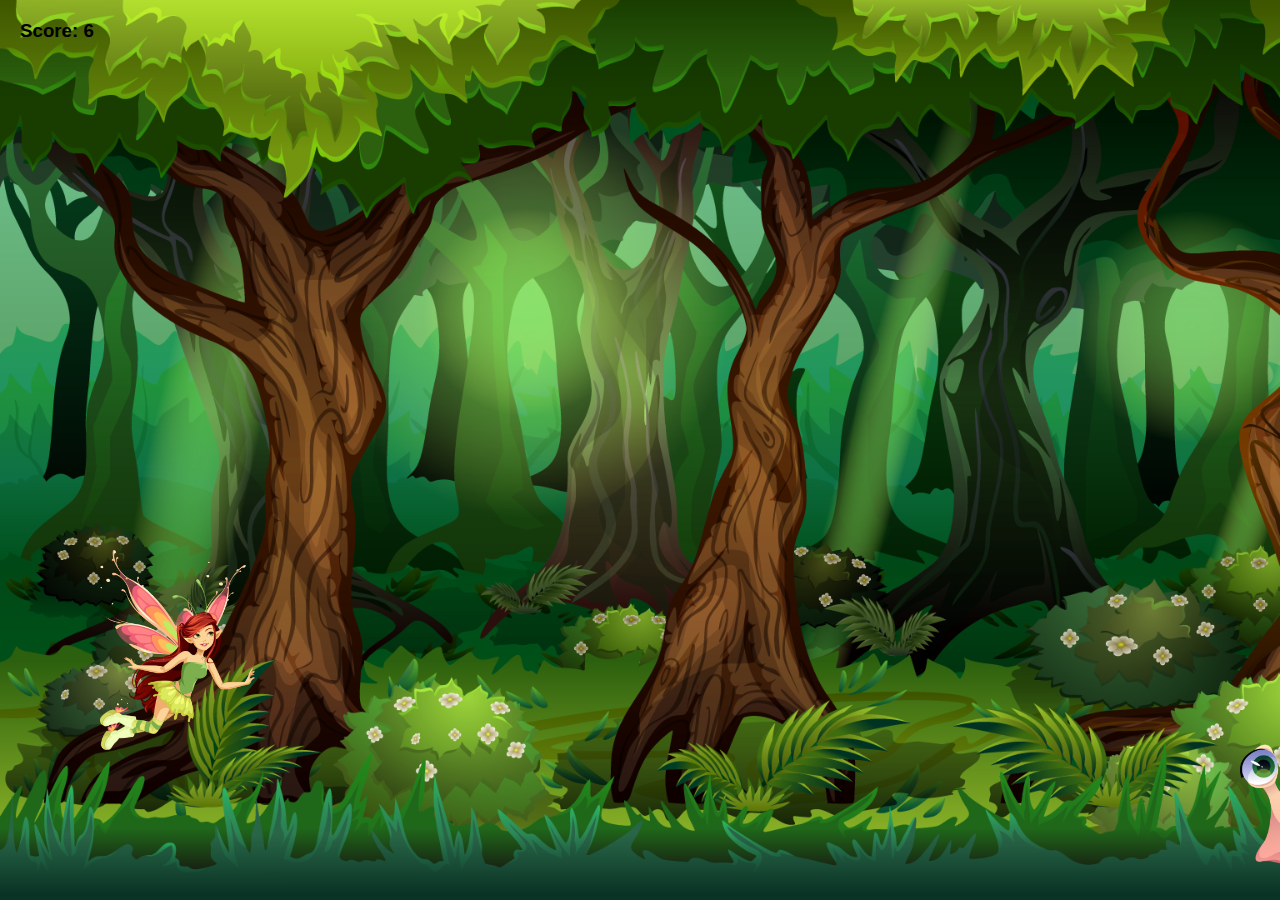
==== index.html @ 8f133a21 "win screen + added game over" ====
<!DOCTYPE html>
<html lang="en">
<head>
    <meta charset="UTF-8">
    <meta http-equiv="X-UA-Compatible" content="IE=edge">
    <meta name="viewport" content="width=device-width, initial-scale=1.0">
    <title>Escape game</title>
    <link rel="stylesheet" href="main.css" />
</head>
<body>
    <div class="start" id="start">
        <div class="textResultContainer">
            <div class="startText">Escape Game</div>
            <div class="descriptionText">The magical forest has been cursed by a warlock. He is turning the small and innocent insects into poisonous giants.<br>As the forest fairy, it is your job to save your home and all of its habitants from the curse, before the whole forest dies from the poison.<br>Press the up arrow to avoid the venomous insects to reach the warlock in time! You must score 600 to win!</div>
            <div class="container">
                <button class="startButton" onclick="startGame();">START</button>
            </div>
    </div>
    <div class="end" id="end">
        <div class="textResultContainer">
            <div class="gameOverText">Game Over</div>
            <div class="resultText">Your Score</div>
            <div class="endScore" id="endScore">0</div>
            <div class="container">
                <button class="startOverButton" onclick="reload();">TRY AGAIN</button>
            </div>
        </div>
    </div>
    <div class="win" id="win">
        <div class="textResultContainer">
            <div class="winText">You Win!</div>
            <div class="descriptionText">You got to the warlock in time to save your home and all of its habitants from the curse. Defeating the warlock, you managed to lift the curse.</div>
            <div class="container">
                <button class="startOverButton" onclick="reload();">PLAY AGAIN</button>
            </div>
        </div>
    </div>
      <div class="game" id="game">
        <div class="scoreboard">
            <h3 class="scoreCounter">Score: <span id="score">0</span></h3>
          </div>
        <div id="ground"></div>
        <div id="character"></div>
        <div id="characterJump"></div>
        <div class="obstacles"></div>
        <!-- <div class="obstacleTwo"></div> -->
        <!-- <img id="displayImg"/> -->
        <div class="background_layer">    
            <div class="background_layer" id="frame-5"></div>
            <div class="background_layer" id="frame-4"></div>
            <div class="background_layer" id="frame-3"></div>
            <div class="background_layer" id="frame-2"></div>
            <div class="background_layer" id="frame-1"></div>
        </div>
    </div>
<script src="maingame.js"></script>
</body>
</html>
---- main.css ----
* {
  padding: 0;
  margin: 0;
  overflow: hidden;
}

.start {
  width: 100%;
  height: 100vh;
  position: absolute;
  background-image: url(images/startscreen1.png);
  background-size: cover;
  visibility: hidden;
  z-index: 1;
}

.startButton {
  height: 55px;
  width: 300px;
  margin-top: 50px;
  font-size: 20px;
  font-weight: bold;
  background-color: #f1ecd5;
  border: none;
  color: #657d0a;
}

.startButton:hover {
  height: 55px;
  width: 300px;
  background-color: #657d0a;
  cursor: pointer;
  color: #f1ecd5;
}

.startText {
  font-size: 80px;
  font-family: system-ui, -apple-system, BlinkMacSystemFont, "Segoe UI", Roboto,
    Oxygen, Ubuntu, Cantarell, "Open Sans", "Helvetica Neue", sans-serif;
  font-weight: bold;
  color: #f1ecd5;
}

.descriptionText {
  margin-left: 100px;
  margin-right: 100px;
  font-size: 20px;
  font-weight: lighter;
  text-align: center;
  color: #f1ecd5;
}

#game {
  display: block;
}

/* Parallax animation */
.background_layer {
  position: absolute;
  grid-column: 1/1;
  grid-row: 1/1;
  background-size: contain;
  background-position: center;
  background-repeat: repeat;
  width: 8000px;
  height: 100vh;
  padding: 0;
  margin: 0;
  top: 0px;
  visibility: visible;
  z-index: -1;
}

#frame-1 {
  background-image: url(images/1-ground.png);
  animation: moveRight 10s linear infinite;
}

#frame-2 {
  background-image: url(images/1-foreground.png);
  animation: moveRight 15s linear infinite;
}

#frame-3 {
  background-image: url(images/1-middleground.png);
  animation: moveRight 30s linear infinite;
}

#frame-4 {
  background-image: url(images/1-background.png);
  animation: moveRight 50s linear infinite;
}

#frame-5 {
  background-image: url(images/1-sky.png);
  animation: moveRight 80s linear infinite;
}

@keyframes moveRight {
  100% {
    transform: translateX(-1000px);
  }
}

/* The game */
#ground {
  width: 100%;
  height: 70px;
  opacity: 0%;
  position: absolute;
  bottom: 0px;
  visibility: hidden;
}

#character {
  background-image: url(images/fairy.png);
  background-repeat: no-repeat;
  background-size: contain;
  width: 200px;
  height: 200px;
  position: absolute;
  bottom: 150px;
  right: calc(100% - 300px);
  z-index: 1;
  visibility: visible;
}

/* #characterJump {
  background-image: url(images/avatar-jump.png);
  background-repeat: no-repeat;
  background-size: cover;
  width: 75px;
  height: 75px;
  position: absolute;
  bottom: 70px;
  right: calc(100% - 150px);
  /* z-index: 1; */
/* visibility: hidden;
} */

.obstacle {
  background-image: url(images/snail.png);
  background-repeat: no-repeat;
  background-size: contain;
  width: 200px;
  height: 200px;
  position: absolute;
  bottom: 70px;
  right: 0;
  visibility: visible;
}

/* .obstacleTwo {
  background-image: url(images/bug.png);
  background-repeat: no-repeat;
  background-size: contain;
  width: 200px;
  height: 200px;
  position: absolute;
  bottom: 70px;
  right: 0;
  visibility: visible;
} */

/* Scoreboard at the top of the screen */
#scoreboard {
  size: contain;
  position: absolute;
  top: 20px;
  left: 20px;
  color: white;
  font-family: "Gill Sans", "Gill Sans MT", Calibri, "Trebuchet MS", sans-serif;
  font-size: 24px;
}

.scoreCounter {
  font-family: "Gill Sans", "Gill Sans MT", Calibri, "Trebuchet MS", sans-serif;
  margin-top: 20px;
  margin-left: 20px;
  visibility: visible;
  z-index: 2;
}

body {
  display: grid;
}

.end {
  width: 100%;
  height: 100vh;
  position: absolute;
  background-image: url(images/failedscreen1.png);
  background-size: contain;
  visibility: hidden;
  z-index: 20;
}

.textResultContainer {
  width: 100%;
  height: 100vh;
  position: absolute;
  display: flex;
  flex-direction: column;
  align-items: center;
  justify-content: center;
  font-size: 90px;
  font-weight: bold;
  font-family: system-ui, -apple-system, BlinkMacSystemFont, "Segoe UI", Roboto,
    Oxygen, Ubuntu, Cantarell, "Open Sans", "Helvetica Neue", sans-serif;
}

#container {
  text-align: center;
}

.startOverButton {
  height: 55px;
  width: 300px;
  margin-top: 50px;
  font-size: 20px;
  font-weight: bold;
  background-color: #f1ecd5;
  color: #657d0a;
  border: none;
}

.startOverButton:hover {
  height: 55px;
  width: 300px;
  background-color: #657d0a;
  cursor: pointer;
  color: #f1ecd5;
}

.goToStartButton {
  height: 55px;
  width: 300px;
  margin-top: 50px;
  font-size: 20px;
  font-weight: bold;
  background-color: #f1ecd5;
  color: #657d0a;
  border: none;
}

.goToStartButton:hover {
  height: 55px;
  width: 300px;
  background-color: #657d0a;
  color: #f1ecd5;
  cursor: pointer;
}

.gameOverText {
  font-size: 80px;
  font-weight: bold;
  color: #f1ecd5;
}

.resultText {
  font-size: 40px;
  font-weight: bold;
  color: #f1ecd5;
}

.endScore {
  font-size: 50px;
  font-weight: bold;
  color: #eae551;
}

.win {
  width: 100%;
  height: 100vh;
  position: absolute;
  background-image: url(images/winscreen1.png);
  background-size: contain;
  visibility: hidden;
  z-index: 20;
}

.winText {
  font-size: 80px;
  font-weight: bold;
  color: #f1ecd5;
}
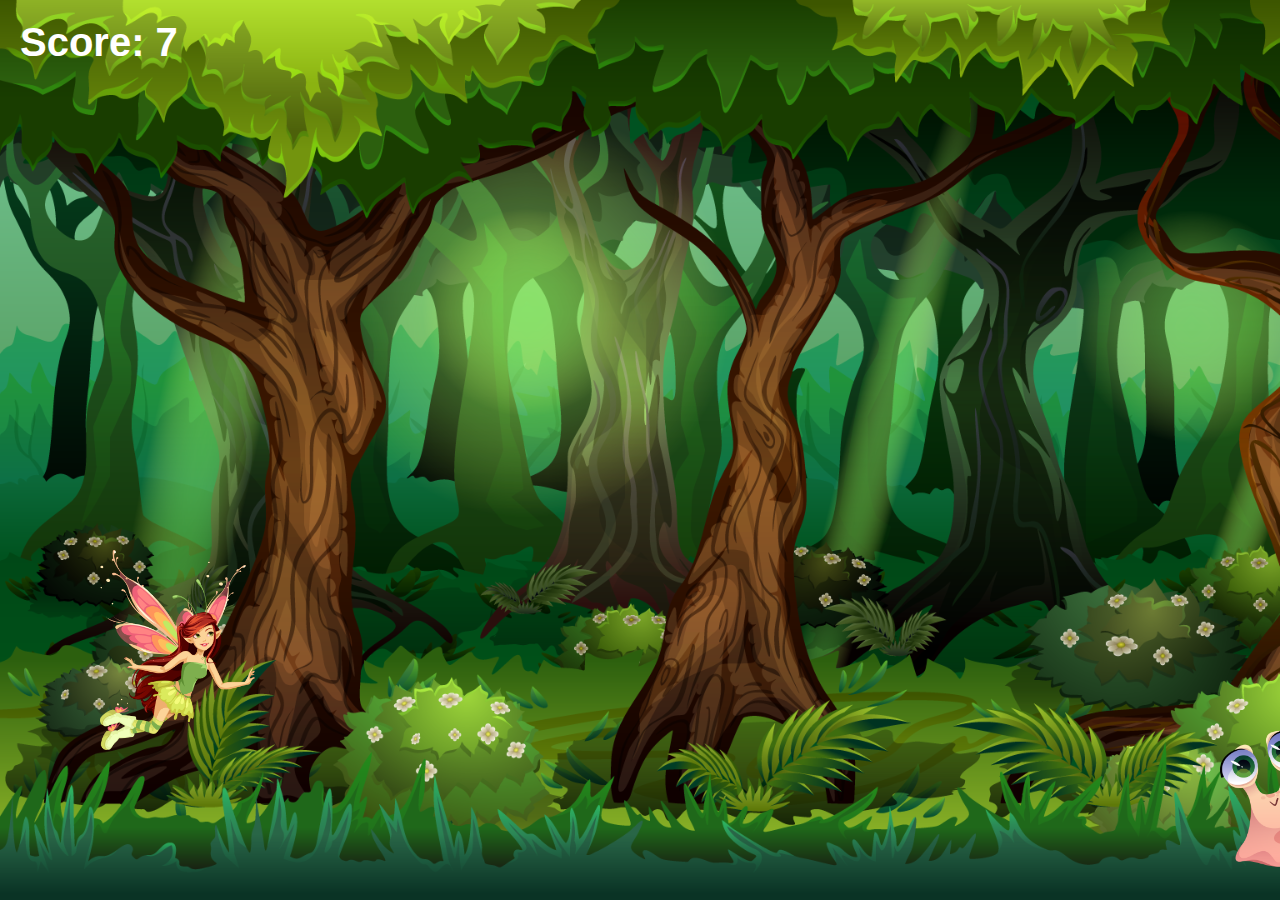
==== commit 730e9040: "added losegame function + animations" ====
--- a/index.html
+++ b/index.html
@@ -15,6 +15,7 @@
             <div class="container">
                 <button class="startButton" onclick="startGame();">START</button>
             </div>
+            <!-- <div class="fairyFloatStart"> -->
     </div>
     <div class="end" id="end">
         <div class="textResultContainer">
@@ -24,18 +25,20 @@
             <div class="container">
                 <button class="startOverButton" onclick="reload();">TRY AGAIN</button>
             </div>
+            <!-- <div class="fairyFloatLose"> -->
         </div>
     </div>
     <div class="win" id="win">
         <div class="textResultContainer">
             <div class="winText">You Win!</div>
-            <div class="descriptionText">You got to the warlock in time to save your home and all of its habitants from the curse. Defeating the warlock, you managed to lift the curse.</div>
+            <div class="descriptionText">You got to the warlock in time to save your home and all of its habitants from the curse.<br>Defeating the warlock, you managed to lift the curse.</div>
             <div class="container">
                 <button class="startOverButton" onclick="reload();">PLAY AGAIN</button>
             </div>
+            <!-- <div class="fairyFloatWin"> -->
         </div>
     </div>
-      <div class="game" id="game">
+    <div class="game" id="game">
         <div class="scoreboard">
             <h3 class="scoreCounter">Score: <span id="score">0</span></h3>
           </div>
@@ -43,7 +46,6 @@
         <div id="character"></div>
         <div id="characterJump"></div>
         <div class="obstacles"></div>
-        <!-- <div class="obstacleTwo"></div> -->
         <!-- <img id="displayImg"/> -->
         <div class="background_layer">    
             <div class="background_layer" id="frame-5"></div>
--- a/main.css
+++ b/main.css
@@ -8,10 +8,10 @@
   width: 100%;
   height: 100vh;
   position: absolute;
-  background-image: url(images/startscreen1.png);
+  background-image: url(images/failedscreen1.png);
   background-size: cover;
   visibility: hidden;
-  z-index: 1;
+  z-index: 20;
 }
 
 .startButton {
@@ -123,6 +123,7 @@
   right: calc(100% - 300px);
   z-index: 1;
   visibility: visible;
+  animation: float 2s ease-in-out infinite;
 }
 
 /* #characterJump {
@@ -147,38 +148,24 @@
   position: absolute;
   bottom: 70px;
   right: 0;
+  z-index: 1;
   visibility: visible;
 }
 
-/* .obstacleTwo {
-  background-image: url(images/bug.png);
-  background-repeat: no-repeat;
-  background-size: contain;
-  width: 200px;
-  height: 200px;
-  position: absolute;
-  bottom: 70px;
-  right: 0;
-  visibility: visible;
+/* Scoreboard at the top of the screen */
+/* #scoreboard {
+  size: contain;
+  position: absolute;
 } */
-
-/* Scoreboard at the top of the screen */
-#scoreboard {
-  size: contain;
-  position: absolute;
-  top: 20px;
-  left: 20px;
-  color: white;
-  font-family: "Gill Sans", "Gill Sans MT", Calibri, "Trebuchet MS", sans-serif;
-  font-size: 24px;
-}
 
 .scoreCounter {
   font-family: "Gill Sans", "Gill Sans MT", Calibri, "Trebuchet MS", sans-serif;
   margin-top: 20px;
   margin-left: 20px;
+  font-size: 40px;
+  color: white;
   visibility: visible;
-  z-index: 2;
+  z-index: 3;
 }
 
 body {
@@ -192,7 +179,7 @@
   background-image: url(images/failedscreen1.png);
   background-size: contain;
   visibility: hidden;
-  z-index: 20;
+  z-index: 10;
 }
 
 .textResultContainer {
@@ -273,8 +260,8 @@
   width: 100%;
   height: 100vh;
   position: absolute;
-  background-image: url(images/winscreen1.png);
-  background-size: contain;
+  background-image: url(images/failedscreen1.png);
+  background-size: cover;
   visibility: hidden;
   z-index: 20;
 }
@@ -284,3 +271,64 @@
   font-weight: bold;
   color: #f1ecd5;
 }
+
+.fairyFloatLose {
+  background-image: url(images/fairy.png);
+  background-repeat: no-repeat;
+  background-size: contain;
+  width: 400px;
+  height: 400px;
+  position: absolute;
+  bottom: 150px;
+  right: calc(100% - 500px);
+  /* transform: translatey(0px); */
+  animation: float 4s ease-in-out infinite;
+  z-index: 15;
+  visibility: hidden;
+}
+
+.fairyFloatWin {
+  background-image: url(images/fairy.png);
+  background-repeat: no-repeat;
+  background-size: contain;
+  width: 400px;
+  height: 400px;
+  position: absolute;
+  bottom: 150px;
+  right: calc(100% - 500px);
+  /* z-index: 1; */
+  /* visibility: visible; */
+  /* z-index: 21; */
+  transform: translate(-50%, -50%);
+  transform: translatey(0px);
+  animation: float 4s ease-in-out infinite;
+}
+
+.fairyFloatStart {
+  background-image: url(images/fairy.png);
+  background-repeat: no-repeat;
+  background-size: contain;
+  width: 400px;
+  height: 400px;
+  position: absolute;
+  bottom: 150px;
+  right: calc(100% - 500px);
+  /* z-index: 1; */
+  /* visibility: visible; */
+  /* z-index: 21; */
+  transform: translate(-50%, -50%);
+  transform: translatey(0px);
+  animation: float 4s ease-in-out infinite;
+}
+
+@keyframes float {
+  0% {
+    transform: translatey(0px);
+  }
+  50% {
+    transform: translatey(-30px);
+  }
+  100% {
+    transform: translatey(0px);
+  }
+}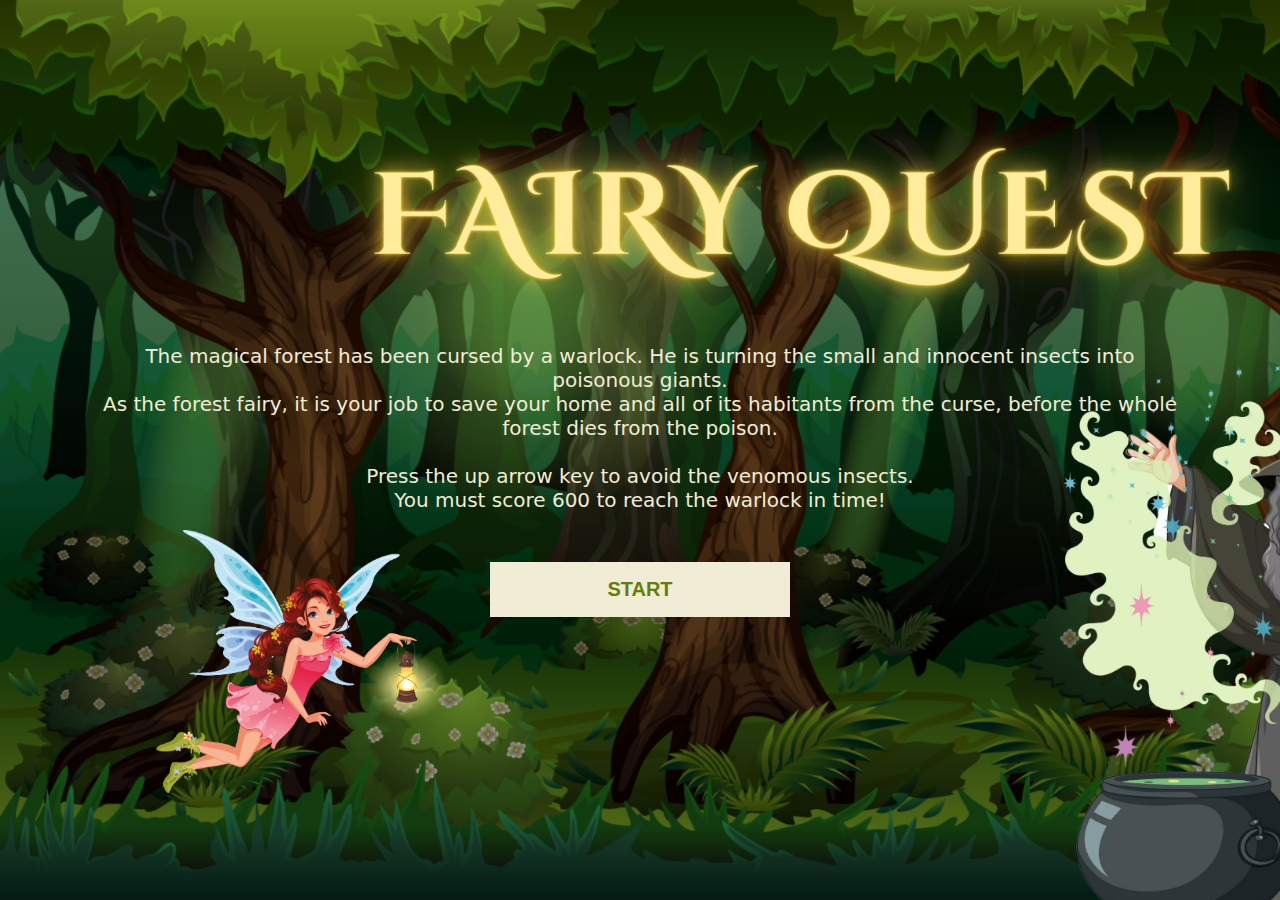
==== commit db4c98f2: "screens connected" ====
--- a/index.html
+++ b/index.html
@@ -1,60 +1,76 @@
 <!DOCTYPE html>
 <html lang="en">
-<head>
-    <meta charset="UTF-8">
-    <meta http-equiv="X-UA-Compatible" content="IE=edge">
-    <meta name="viewport" content="width=device-width, initial-scale=1.0">
+  <head>
+    <meta charset="UTF-8" />
+    <meta http-equiv="X-UA-Compatible" content="IE=edge" />
+    <meta name="viewport" content="width=device-width, initial-scale=1.0" />
     <title>Escape game</title>
     <link rel="stylesheet" href="main.css" />
-</head>
-<body>
-    <div class="start" id="start">
+  </head>
+  <body>
+  <div class="start" id="start">
+      <div class="textResultContainer">
+        <div class="descriptionTextStart">
+          The magical forest has been cursed by a warlock. He is turning the
+          small and innocent insects into poisonous giants.<br />As the forest
+          fairy, it is your job to save your home and all of its habitants from
+          the curse, before the whole forest dies from the poison.<br /><br />Press
+          the up arrow key to avoid the venomous insects.<br /> You must score 600 to reach the warlock in time!
+        </div>
+        <div class="container">
+          <button class="startButton" onclick="startGame();">START</button>
+        </div>
+        <div class="fairyFloatStart">
+          </div>
+          </div>
+      </div>
+<div class="end" id="end">
         <div class="textResultContainer">
-            <div class="startText">Escape Game</div>
-            <div class="descriptionText">The magical forest has been cursed by a warlock. He is turning the small and innocent insects into poisonous giants.<br>As the forest fairy, it is your job to save your home and all of its habitants from the curse, before the whole forest dies from the poison.<br>Press the up arrow to avoid the venomous insects to reach the warlock in time! You must score 600 to win!</div>
-            <div class="container">
-                <button class="startButton" onclick="startGame();">START</button>
-            </div>
-            <!-- <div class="fairyFloatStart"> -->
-    </div>
-    <div class="end" id="end">
+          <div class="resultText">Your Score</div>
+          <div class="endScore" id="endScore">0</div>
+          <div class="container">
+            <button class="startOverButton" onclick="reload();">
+              TRY AGAIN
+            </button>
+          </div>
+          <div class="fairyFloatLose">
+        </div>
+      </div>
+      </div>
+<div class="win" id="win">
         <div class="textResultContainer">
-            <div class="gameOverText">Game Over</div>
-            <div class="resultText">Your Score</div>
-            <div class="endScore" id="endScore">0</div>
-            <div class="container">
-                <button class="startOverButton" onclick="reload();">TRY AGAIN</button>
-            </div>
-            <!-- <div class="fairyFloatLose"> -->
+          <div class="descriptionTextWin">
+            You got to the warlock in time to save your home and all of its
+            habitants from the curse.<br />Defeating the warlock, you managed to
+            lift the curse.
+          </div>
+          <div class="container">
+            <button class="startOverButton" onclick="reload();">
+              PLAY AGAIN
+            </button>
+          </div>
         </div>
-    </div>
-    <div class="win" id="win">
-        <div class="textResultContainer">
-            <div class="winText">You Win!</div>
-            <div class="descriptionText">You got to the warlock in time to save your home and all of its habitants from the curse.<br>Defeating the warlock, you managed to lift the curse.</div>
-            <div class="container">
-                <button class="startOverButton" onclick="reload();">PLAY AGAIN</button>
-            </div>
-            <!-- <div class="fairyFloatWin"> -->
-        </div>
-    </div>
-    <div class="game" id="game">
-        <div class="scoreboard">
-            <h3 class="scoreCounter">Score: <span id="score">0</span></h3>
-          </div>
+        <!-- <div class="fairyFloatWin"> -->
+      </div>
+      </div>
+<div class="game" id="game">
+          <h3 class="scoreCounter">Score: <span id="score">0</span></h3>
         <div id="ground"></div>
         <div id="character"></div>
-        <div id="characterJump"></div>
-        <div class="obstacles"></div>
-        <!-- <img id="displayImg"/> -->
-        <div class="background_layer">    
-            <div class="background_layer" id="frame-5"></div>
-            <div class="background_layer" id="frame-4"></div>
-            <div class="background_layer" id="frame-3"></div>
-            <div class="background_layer" id="frame-2"></div>
-            <div class="background_layer" id="frame-1"></div>
+        <div class="obstacles">
+          <div id="obstacleSnail" class="obstacle1"></div>
+          <div id="obstacleFly" class="obstacle2"></div>
+          <div id="obstacleLady" class="obstacle3"></div>
         </div>
+      </div>
+      <div class="background_layer">
+        <div class="background_layer" id="frame-5"></div>
+        <div class="background_layer" id="frame-4"></div>
+        <div class="background_layer" id="frame-3"></div>
+        <div class="background_layer" id="frame-2"></div>
+        <div class="background_layer" id="frame-1"></div>
+      </div>
     </div>
 <script src="maingame.js"></script>
-</body>
-</html>+  </body>
+</html>
--- a/main.css
+++ b/main.css
@@ -4,14 +4,18 @@
   overflow: hidden;
 }
 
+body {
+  display: grid;
+}
+
+/* start screen */
 .start {
   width: 100%;
   height: 100vh;
   position: absolute;
-  background-image: url(images/failedscreen1.png);
+  background-image: url(images/startscreen.png);
   background-size: cover;
-  visibility: hidden;
-  z-index: 20;
+  z-index: 4;
 }
 
 .startButton {
@@ -33,15 +37,8 @@
   color: #f1ecd5;
 }
 
-.startText {
-  font-size: 80px;
-  font-family: system-ui, -apple-system, BlinkMacSystemFont, "Segoe UI", Roboto,
-    Oxygen, Ubuntu, Cantarell, "Open Sans", "Helvetica Neue", sans-serif;
-  font-weight: bold;
-  color: #f1ecd5;
-}
-
-.descriptionText {
+.descriptionTextStart {
+  margin-top: 100px;
   margin-left: 100px;
   margin-right: 100px;
   font-size: 20px;
@@ -50,59 +47,11 @@
   color: #f1ecd5;
 }
 
+/* The game screen */
 #game {
   display: block;
 }
 
-/* Parallax animation */
-.background_layer {
-  position: absolute;
-  grid-column: 1/1;
-  grid-row: 1/1;
-  background-size: contain;
-  background-position: center;
-  background-repeat: repeat;
-  width: 8000px;
-  height: 100vh;
-  padding: 0;
-  margin: 0;
-  top: 0px;
-  visibility: visible;
-  z-index: -1;
-}
-
-#frame-1 {
-  background-image: url(images/1-ground.png);
-  animation: moveRight 10s linear infinite;
-}
-
-#frame-2 {
-  background-image: url(images/1-foreground.png);
-  animation: moveRight 15s linear infinite;
-}
-
-#frame-3 {
-  background-image: url(images/1-middleground.png);
-  animation: moveRight 30s linear infinite;
-}
-
-#frame-4 {
-  background-image: url(images/1-background.png);
-  animation: moveRight 50s linear infinite;
-}
-
-#frame-5 {
-  background-image: url(images/1-sky.png);
-  animation: moveRight 80s linear infinite;
-}
-
-@keyframes moveRight {
-  100% {
-    transform: translateX(-1000px);
-  }
-}
-
-/* The game */
 #ground {
   width: 100%;
   height: 70px;
@@ -112,6 +61,16 @@
   visibility: hidden;
 }
 
+.scoreCounter {
+  font-family: "Gill Sans", "Gill Sans MT", Calibri, "Trebuchet MS", sans-serif;
+  margin-top: 40px;
+  margin-left: 60px;
+  font-size: 35px;
+  color: white;
+  /* visibility: hidden; */
+  z-index: 3;
+}
+
 #character {
   background-image: url(images/fairy.png);
   background-repeat: no-repeat;
@@ -119,27 +78,28 @@
   width: 200px;
   height: 200px;
   position: absolute;
-  bottom: 150px;
-  right: calc(100% - 300px);
-  z-index: 1;
-  visibility: visible;
+  bottom: 70px;
+  right: calc(100% - 350px);
+  /* visibility: hidden; */
+  z-index: 2;
   animation: float 2s ease-in-out infinite;
 }
 
-/* #characterJump {
-  background-image: url(images/avatar-jump.png);
-  background-repeat: no-repeat;
-  background-size: cover;
-  width: 75px;
-  height: 75px;
-  position: absolute;
-  bottom: 70px;
-  right: calc(100% - 150px);
-  /* z-index: 1; */
-/* visibility: hidden;
-} */
-
 .obstacle {
+  background-image: url(images/snail.png);
+  background-repeat: no-repeat;
+  background-size: contain;
+  width: 200px;
+  height: 200px;
+  position: absolute;
+  bottom: 85px;
+  right: 0;
+  z-index: 2;
+  /* visibility: hidden; */
+}
+
+
+.obstacle1 {
   background-image: url(images/snail.png);
   background-repeat: no-repeat;
   background-size: contain;
@@ -152,39 +112,96 @@
   visibility: visible;
 }
 
-/* Scoreboard at the top of the screen */
-/* #scoreboard {
-  size: contain;
-  position: absolute;
-} */
-
-.scoreCounter {
-  font-family: "Gill Sans", "Gill Sans MT", Calibri, "Trebuchet MS", sans-serif;
-  margin-top: 20px;
-  margin-left: 20px;
-  font-size: 40px;
-  color: white;
+.obstacle2 {
+  background-image: url(images/fly.png);
+  background-repeat: no-repeat;
+  background-size: contain;
+  width: 200px;
+  height: 200px;
+  position: absolute;
+  bottom: 70px;
+  right: 0;
+  z-index: 1;
   visibility: visible;
-  z-index: 3;
-}
-
-body {
-  display: grid;
-}
-
+}
+
+.obstacle3 {
+  background-image: url(images/ladybug.png);
+  background-repeat: no-repeat;
+  background-size: contain;
+  width: 200px;
+  height: 200px;
+  position: absolute;
+  bottom: 70px;
+  right: 0;
+  z-index: 1;
+  visibility: visible;
+}
+
+/* Parallax animation */
+.background_layer {
+  position: absolute;
+  grid-column: 1/1;
+  grid-row: 1/1;
+  background-size: contain;
+  background-position: center;
+  background-repeat: repeat;
+  width: 8000px;
+  height: 100vh;
+  padding: 0;
+  margin: 0;
+  top: 0px;
+  /* visibility: hidden; */
+  z-index: -1;
+}
+
+#frame-1 {
+  background-image: url(images/1-ground.png);
+  animation: moveRight 10s linear infinite;
+}
+
+#frame-2 {
+  background-image: url(images/1-foreground.png);
+  animation: moveRight 20s linear infinite;
+}
+
+#frame-3 {
+  background-image: url(images/1-middleground.png);
+  animation: moveRight 40s linear infinite;
+}
+
+#frame-4 {
+  background-image: url(images/2-background.png);
+  animation: moveRight 60s linear infinite;
+}
+
+#frame-5 {
+  background-image: url(images/1-sky.png);
+  animation: moveRight 80s linear infinite;
+}
+
+@keyframes moveRight {
+  100% {
+    transform: translateX(-1300px);
+  }
+}
+
+/* end screen if you lose the game */
 .end {
   width: 100%;
   height: 100vh;
   position: absolute;
-  background-image: url(images/failedscreen1.png);
-  background-size: contain;
+  background-image: url(images/endscreen.png);
+  background-size: cover;
   visibility: hidden;
-  z-index: 10;
+  z-index: 5;
+  animation: zoomin 25s ease-in;
 }
 
 .textResultContainer {
   width: 100%;
   height: 100vh;
+  margin-top: -20px;
   position: absolute;
   display: flex;
   flex-direction: column;
@@ -219,105 +236,82 @@
   color: #f1ecd5;
 }
 
-.goToStartButton {
-  height: 55px;
-  width: 300px;
-  margin-top: 50px;
-  font-size: 20px;
-  font-weight: bold;
-  background-color: #f1ecd5;
-  color: #657d0a;
-  border: none;
-}
-
-.goToStartButton:hover {
-  height: 55px;
-  width: 300px;
-  background-color: #657d0a;
-  color: #f1ecd5;
-  cursor: pointer;
-}
-
-.gameOverText {
-  font-size: 80px;
-  font-weight: bold;
-  color: #f1ecd5;
-}
-
 .resultText {
   font-size: 40px;
+  margin-top: 100px;
   font-weight: bold;
   color: #f1ecd5;
 }
 
 .endScore {
   font-size: 50px;
+  margin-top: 10px;
   font-weight: bold;
   color: #eae551;
 }
 
+/* win screen if you win the game */
 .win {
   width: 100%;
   height: 100vh;
   position: absolute;
-  background-image: url(images/failedscreen1.png);
+  background-image: url(images/winscreen.png);
   background-size: cover;
   visibility: hidden;
-  z-index: 20;
-}
-
-.winText {
-  font-size: 80px;
-  font-weight: bold;
-  color: #f1ecd5;
+  z-index: 5;
+  /* animation: zoomin 25s ease-in; */
+}
+
+/* @keyframes zoomin {
+  0% {transform: scale(1.05);}
+  100% {transform: scale(1);}
+} */
+
+.descriptionTextWin {
+  margin-left: 100px;
+  margin-right: 100px;
+  font-size: 20px;
+  font-weight: lighter;
+  text-align: center;
+  color: #f1ecd5;
+}
+
+.fairyFloatStart {
+  background-image: url(images/fairy.png);
+  background-repeat: no-repeat;
+  background-size: contain;
+  width: 300px;
+  height: 300px;
+  position: absolute;
+  bottom: 50px;
+  right: calc(100% - 450px);
+  z-index: 4;
+  animation: float 4s ease-in-out infinite;
 }
 
 .fairyFloatLose {
   background-image: url(images/fairy.png);
   background-repeat: no-repeat;
   background-size: contain;
-  width: 400px;
-  height: 400px;
-  position: absolute;
-  bottom: 150px;
-  right: calc(100% - 500px);
-  /* transform: translatey(0px); */
+  width: 300px;
+  height: 300px;
+  position: absolute;
+  bottom: 100px;
+  right: calc(100% - 450px);
+  z-index: 4;
   animation: float 4s ease-in-out infinite;
-  z-index: 15;
-  visibility: hidden;
 }
 
 .fairyFloatWin {
   background-image: url(images/fairy.png);
   background-repeat: no-repeat;
   background-size: contain;
-  width: 400px;
-  height: 400px;
-  position: absolute;
-  bottom: 150px;
-  right: calc(100% - 500px);
-  /* z-index: 1; */
-  /* visibility: visible; */
-  /* z-index: 21; */
-  transform: translate(-50%, -50%);
-  transform: translatey(0px);
-  animation: float 4s ease-in-out infinite;
-}
-
-.fairyFloatStart {
-  background-image: url(images/fairy.png);
-  background-repeat: no-repeat;
-  background-size: contain;
-  width: 400px;
-  height: 400px;
-  position: absolute;
-  bottom: 150px;
-  right: calc(100% - 500px);
-  /* z-index: 1; */
-  /* visibility: visible; */
-  /* z-index: 21; */
-  transform: translate(-50%, -50%);
-  transform: translatey(0px);
+  width: 300px;
+  height: 300px;
+  position: absolute;
+  bottom: 100px;
+  right: calc(100% - 450px);
+  z-index: 4;
   animation: float 4s ease-in-out infinite;
 }
 
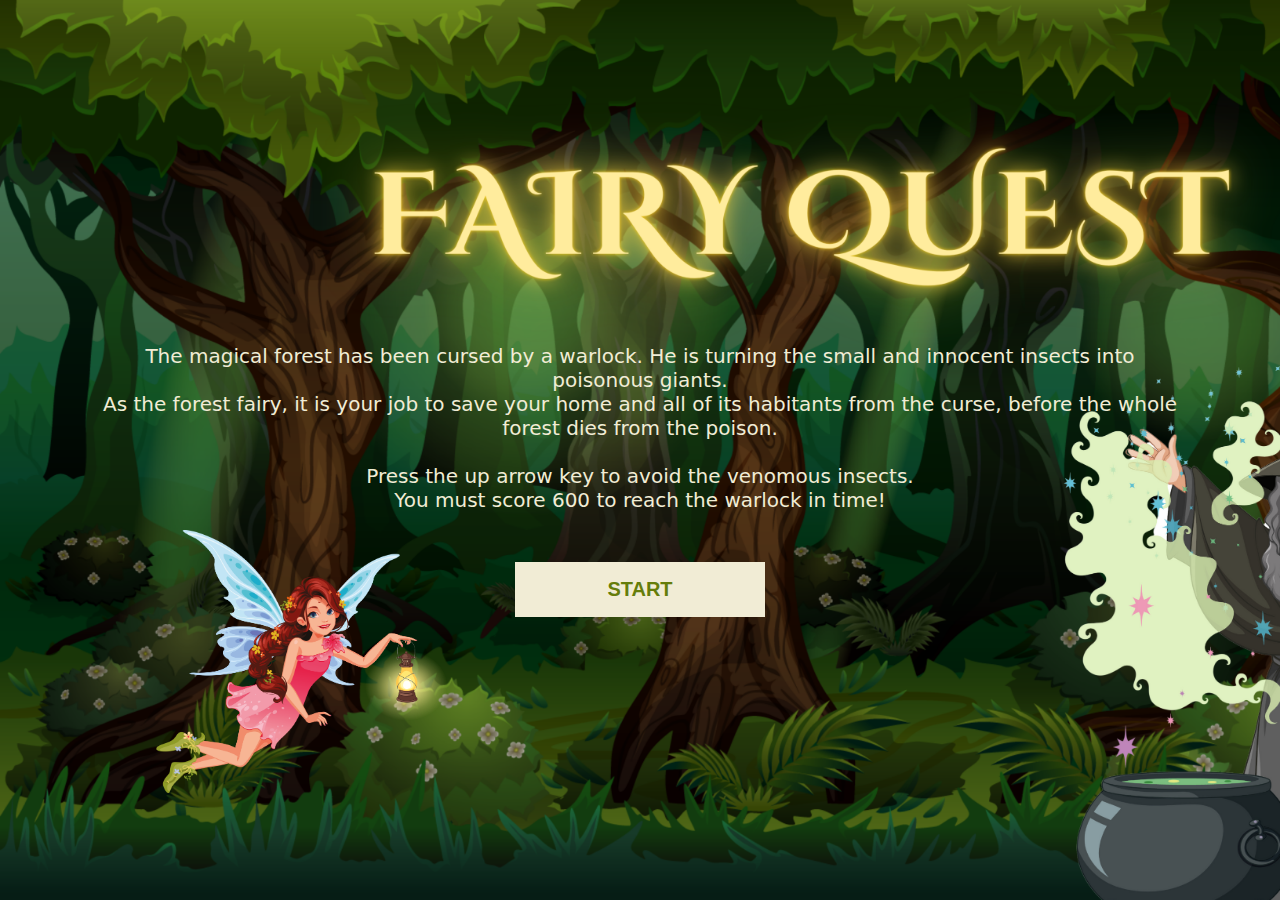
==== commit 6b07689a: "fixed obstacle bug and lagging" ====
--- a/index.html
+++ b/index.html
@@ -4,7 +4,7 @@
     <meta charset="UTF-8" />
     <meta http-equiv="X-UA-Compatible" content="IE=edge" />
     <meta name="viewport" content="width=device-width, initial-scale=1.0" />
-    <title>Escape game</title>
+    <title>Fairy Quest</title>
     <link rel="stylesheet" href="main.css" />
   </head>
   <body>
@@ -29,8 +29,11 @@
           <div class="resultText">Your Score</div>
           <div class="endScore" id="endScore">0</div>
           <div class="container">
-            <button class="startOverButton" onclick="reload();">
+            <button class="startOverButton" onclick="startGame();">
               TRY AGAIN
+            </button>
+            <button class="goToStartButton" onclick="reload();">
+              GO TO START
             </button>
           </div>
           <div class="fairyFloatLose">
@@ -45,8 +48,11 @@
             lift the curse.
           </div>
           <div class="container">
-            <button class="startOverButton" onclick="reload();">
+            <button class="startOverButton" onclick="startGame();">
               PLAY AGAIN
+            </button>
+            <button class="goToStartButton" onclick="reload();">
+              GO TO START
             </button>
           </div>
         </div>
@@ -54,13 +60,13 @@
       </div>
       </div>
 <div class="game" id="game">
-          <h3 class="scoreCounter">Score: <span id="score">0</span></h3>
+        <h3 class="scoreCounter">Score: <span id="score">0</span></h3>
         <div id="ground"></div>
         <div id="character"></div>
         <div class="obstacles">
-          <div id="obstacleSnail" class="obstacle1"></div>
+          <!-- <div id="obstacleSnail" class="obstacle1"></div>
           <div id="obstacleFly" class="obstacle2"></div>
-          <div id="obstacleLady" class="obstacle3"></div>
+          <div id="obstacleLady" class="obstacle3"></div> -->
         </div>
       </div>
       <div class="background_layer">
--- a/main.css
+++ b/main.css
@@ -15,12 +15,13 @@
   position: absolute;
   background-image: url(images/startscreen.png);
   background-size: cover;
+  /* visibility: hidden; */
   z-index: 4;
 }
 
 .startButton {
   height: 55px;
-  width: 300px;
+  width: 250px;
   margin-top: 50px;
   font-size: 20px;
   font-weight: bold;
@@ -31,7 +32,7 @@
 
 .startButton:hover {
   height: 55px;
-  width: 300px;
+  width: 250px;
   background-color: #657d0a;
   cursor: pointer;
   color: #f1ecd5;
@@ -58,7 +59,6 @@
   opacity: 0%;
   position: absolute;
   bottom: 0px;
-  visibility: hidden;
 }
 
 .scoreCounter {
@@ -67,7 +67,6 @@
   margin-left: 60px;
   font-size: 35px;
   color: white;
-  /* visibility: hidden; */
   z-index: 3;
 }
 
@@ -80,7 +79,6 @@
   position: absolute;
   bottom: 70px;
   right: calc(100% - 350px);
-  /* visibility: hidden; */
   z-index: 2;
   animation: float 2s ease-in-out infinite;
 }
@@ -89,18 +87,30 @@
   background-image: url(images/snail.png);
   background-repeat: no-repeat;
   background-size: contain;
+  width: 250px;
+  height: 250px;
+  position: absolute;
+  bottom: 40px;
+  right: 0;
+  z-index: 2;
+  animation: move 4s ease-in-out infinite;
+}
+
+
+.obstacle1 {
+  background-image: url(images/snail.png);
+  background-repeat: no-repeat;
+  background-size: contain;
   width: 200px;
   height: 200px;
   position: absolute;
-  bottom: 85px;
+  bottom: 70px;
   right: 0;
   z-index: 2;
-  /* visibility: hidden; */
-}
-
-
-.obstacle1 {
-  background-image: url(images/snail.png);
+}
+
+.obstacle2 {
+  background-image: url(images/fly.png);
   background-repeat: no-repeat;
   background-size: contain;
   width: 200px;
@@ -108,12 +118,11 @@
   position: absolute;
   bottom: 70px;
   right: 0;
-  z-index: 1;
-  visibility: visible;
-}
-
-.obstacle2 {
-  background-image: url(images/fly.png);
+  z-index: 2;
+}
+
+.obstacle3 {
+  background-image: url(images/ladybug.png);
   background-repeat: no-repeat;
   background-size: contain;
   width: 200px;
@@ -121,37 +130,22 @@
   position: absolute;
   bottom: 70px;
   right: 0;
-  z-index: 1;
-  visibility: visible;
-}
-
-.obstacle3 {
-  background-image: url(images/ladybug.png);
-  background-repeat: no-repeat;
-  background-size: contain;
-  width: 200px;
-  height: 200px;
-  position: absolute;
-  bottom: 70px;
-  right: 0;
-  z-index: 1;
-  visibility: visible;
+  z-index: 2;
 }
 
 /* Parallax animation */
 .background_layer {
-  position: absolute;
   grid-column: 1/1;
   grid-row: 1/1;
-  background-size: contain;
-  background-position: center;
-  background-repeat: repeat;
-  width: 8000px;
+  position: absolute;
+  background-size: contain;
+  /* background-position: center; */
+  /* background-repeat: repeat; */
+  width: 7000px;
   height: 100vh;
   padding: 0;
   margin: 0;
   top: 0px;
-  /* visibility: hidden; */
   z-index: -1;
 }
 
@@ -219,7 +213,7 @@
 
 .startOverButton {
   height: 55px;
-  width: 300px;
+  width: 250px;
   margin-top: 50px;
   font-size: 20px;
   font-weight: bold;
@@ -230,7 +224,26 @@
 
 .startOverButton:hover {
   height: 55px;
-  width: 300px;
+  width: 250px;
+  background-color: #657d0a;
+  cursor: pointer;
+  color: #f1ecd5;
+}
+
+.goToStartButton {
+  height: 55px;
+  width: 250px;
+  margin-top: 50px;
+  font-size: 20px;
+  font-weight: bold;
+  background-color: #f1ecd5;
+  color: #657d0a;
+  border: none;
+}
+
+.goToStartButton:hover {
+  height: 55px;
+  width: 250px;
   background-color: #657d0a;
   cursor: pointer;
   color: #f1ecd5;
@@ -259,13 +272,7 @@
   background-size: cover;
   visibility: hidden;
   z-index: 5;
-  /* animation: zoomin 25s ease-in; */
-}
-
-/* @keyframes zoomin {
-  0% {transform: scale(1.05);}
-  100% {transform: scale(1);}
-} */
+}
 
 .descriptionTextWin {
   margin-left: 100px;
@@ -325,4 +332,17 @@
   100% {
     transform: translatey(0px);
   }
+}
+
+
+@keyframes move {
+  0% {
+    transform: translatey(0px);
+  }
+  50% {
+    transform: translatey(-20px);
+  }
+  100% {
+    transform: translatey(0px);
+  }
 }